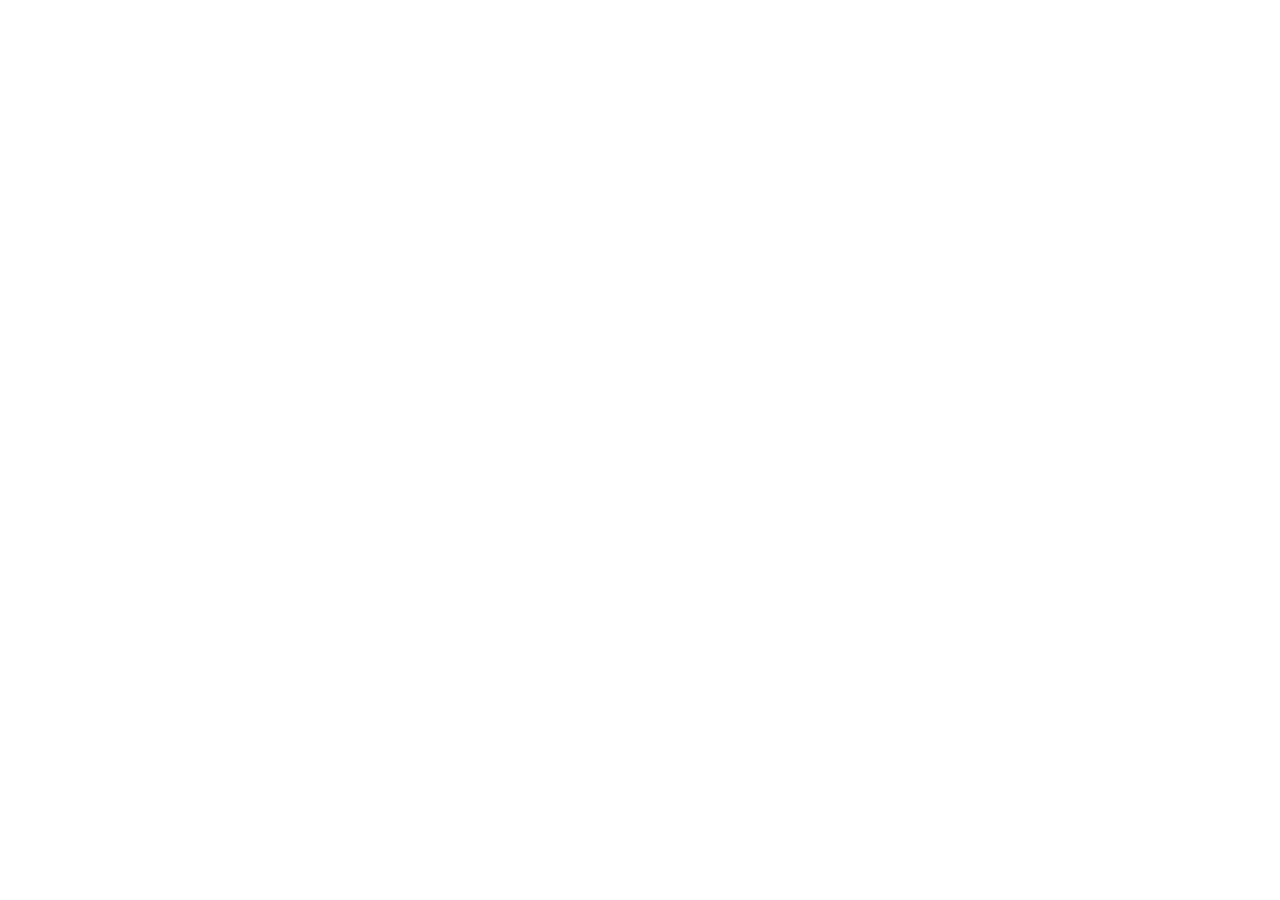
==== index.html @ baab01e5 "Change" ====
<!DOCTYPE html>
<html>
    <head>
        <title>Nothing to see here yet.</title>
        <link rel="stylesheet" href="assets/css/main.css">
        <script src="assets/js/main.js"></script>
    </head>
    <body>
        
    </body>
</html>
---- assets/css/main.css ----
.c { 
    color: white; 
    font-size: 48px; 

    position: absolute;
    padding: 20px;
    height: fit-content;
    min-width: fit-content;
    width: fit-content;
}
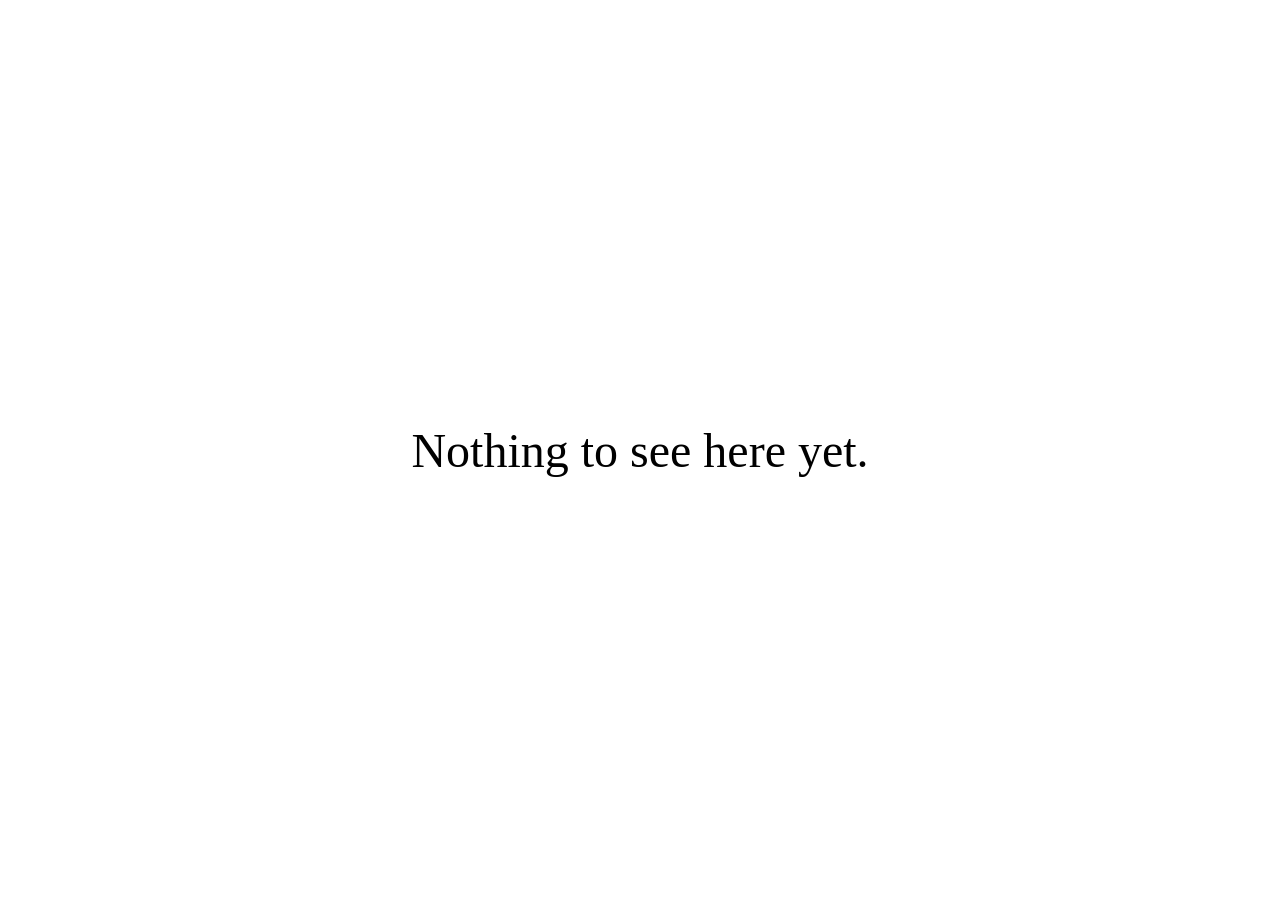
==== commit 900dd0a5: "First draft" ====
--- a/index.html
+++ b/index.html
@@ -1,11 +1,12 @@
 <!DOCTYPE html>
 <html>
     <head>
+        <meta charset="UTF-8">
         <title>Nothing to see here yet.</title>
-        <link rel="stylesheet" href="assets/css/main.css">
-        <script src="assets/js/main.js"></script>
+        <link class="stage1" rel="stylesheet" href="assets/css/main.css">
+        <script class="stage1" src="assets/js/jquery-4.0.0.js"></script>
     </head>
     <body>
-        
+        <span id="message">Nothing to see here yet.</span>
     </body>
 </html>
--- a/assets/css/main.css
+++ b/assets/css/main.css
@@ -7,4 +7,17 @@
     height: fit-content;
     min-width: fit-content;
     width: fit-content;
+}
+
+#message {
+    color: black;
+    font-size: 48px;
+    position: absolute;
+    top: 50%;
+    left: 50%;
+    transform: translate(-50%, -50%);
+    padding: 20px;
+    height: fit-content;
+    min-width: fit-content;
+    width: fit-content;
 }
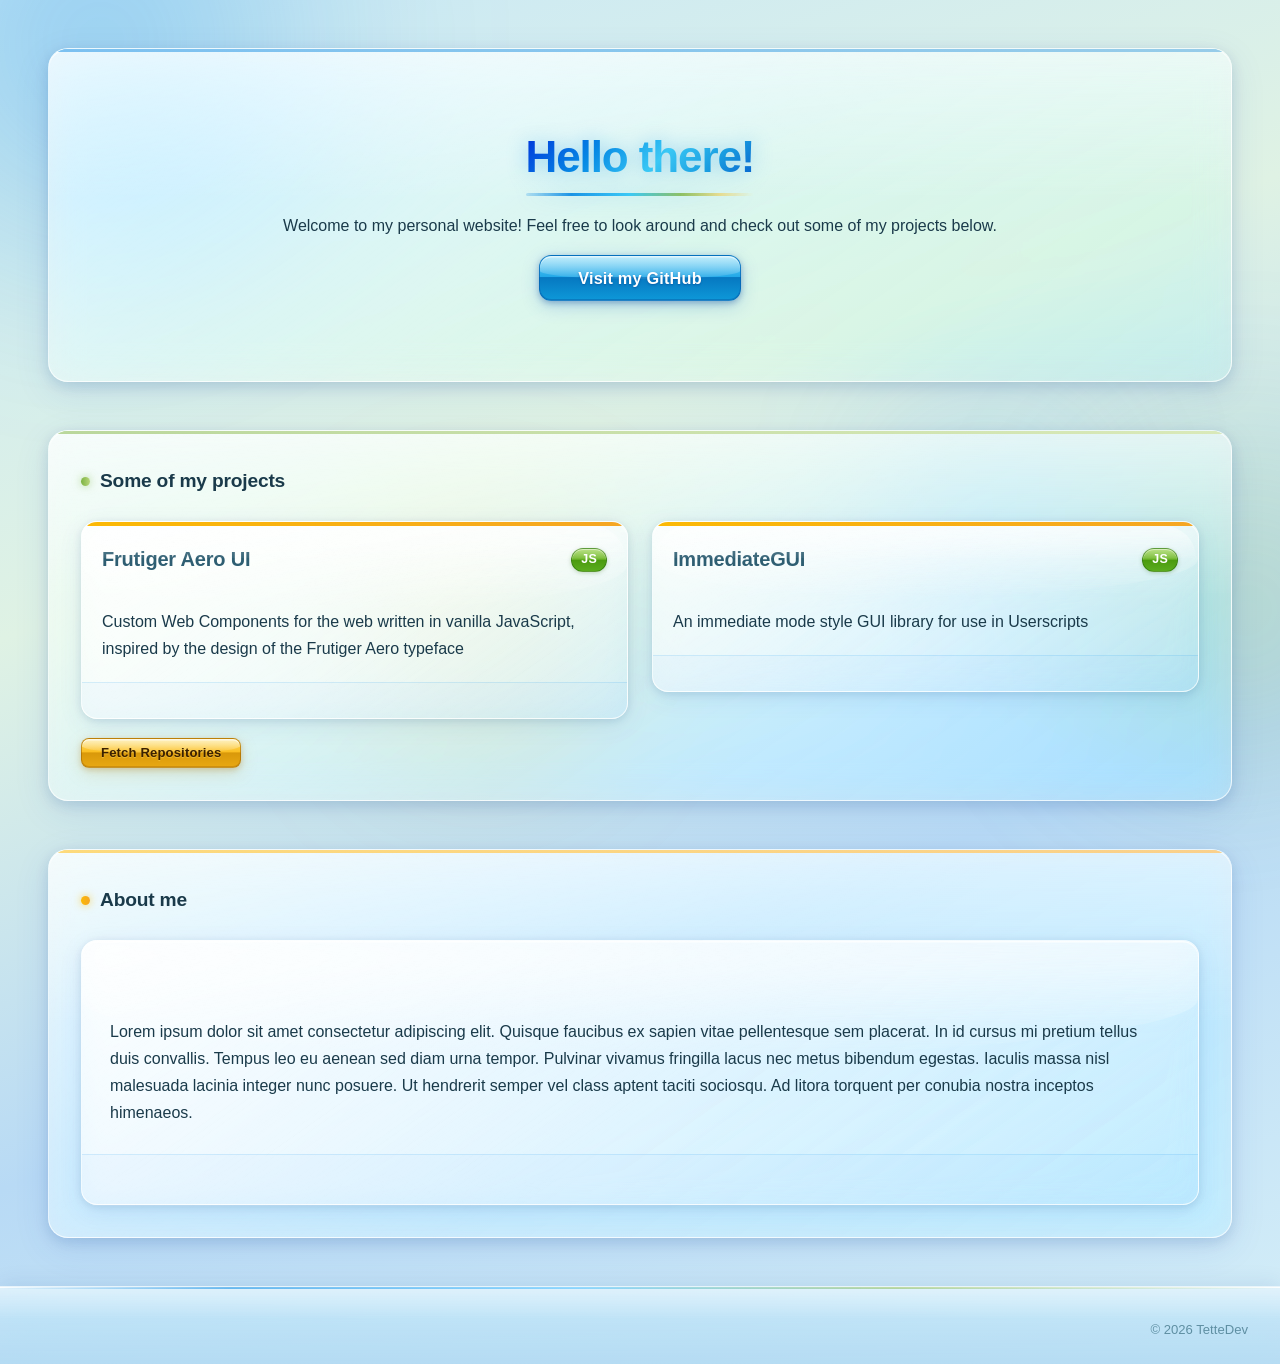
==== commit fbc3dcfb: "Disable puzzle (temporarily)" ====
--- a/index.html
+++ b/index.html
@@ -7,6 +7,34 @@
         <script class="stage1" src="assets/js/jquery-4.0.0.js"></script>
     </head>
     <body>
-        <span id="message">Nothing to see here yet.</span>
+        <noscript><span style="color:black;font-size:48px;position:absolute;top:50%;left:50%;transform:translate(-50%,-50%);padding:20px;height:fit-content;min-width:fit-content;width:fit-content;">JavaScript is disabled in your browser. Please enable JavaScript to view this site.</span>
+        </noscript>
+        <span id="message" class="hide">Nothing to see here yet.</span>
+
+        <span id="loader" class="hide">Loading</span>
+        <script class="stage1">
+            const loader = document.getElementById("loader");
+            loader.classList.remove("hide");
+            
+            const updateRateMs = 500;
+            let loaderInterval = null;
+            const stepLoadingAnimation = () => {
+                if (!loader) { 
+                    clearInterval(loaderInterval);
+                    loaderInterval = null;
+                    return;
+                }
+
+                if (loader.textContent.endsWith("...")) {
+                    loader.textContent = "Loading";
+                } else {
+                    loader.textContent += ".";
+                }
+            };
+            loaderInterval = setInterval(() => {
+                stepLoadingAnimation();
+            }, updateRateMs);
+        </script>
+
     </body>
 </html>
--- a/assets/css/main.css
+++ b/assets/css/main.css
@@ -1,8 +1,25 @@
+.hide {
+    opacity: 0;
+}
+
 .c { 
     color: white; 
     font-size: 48px; 
 
     position: absolute;
+    padding: 20px;
+    height: fit-content;
+    min-width: fit-content;
+    width: fit-content;
+}
+
+#loader {
+    color: black;
+    font-size: 48px;
+    position: absolute;
+    top: 50%;
+    left: 50%;
+    transform: translate(-50%, -50%);
     padding: 20px;
     height: fit-content;
     min-width: fit-content;
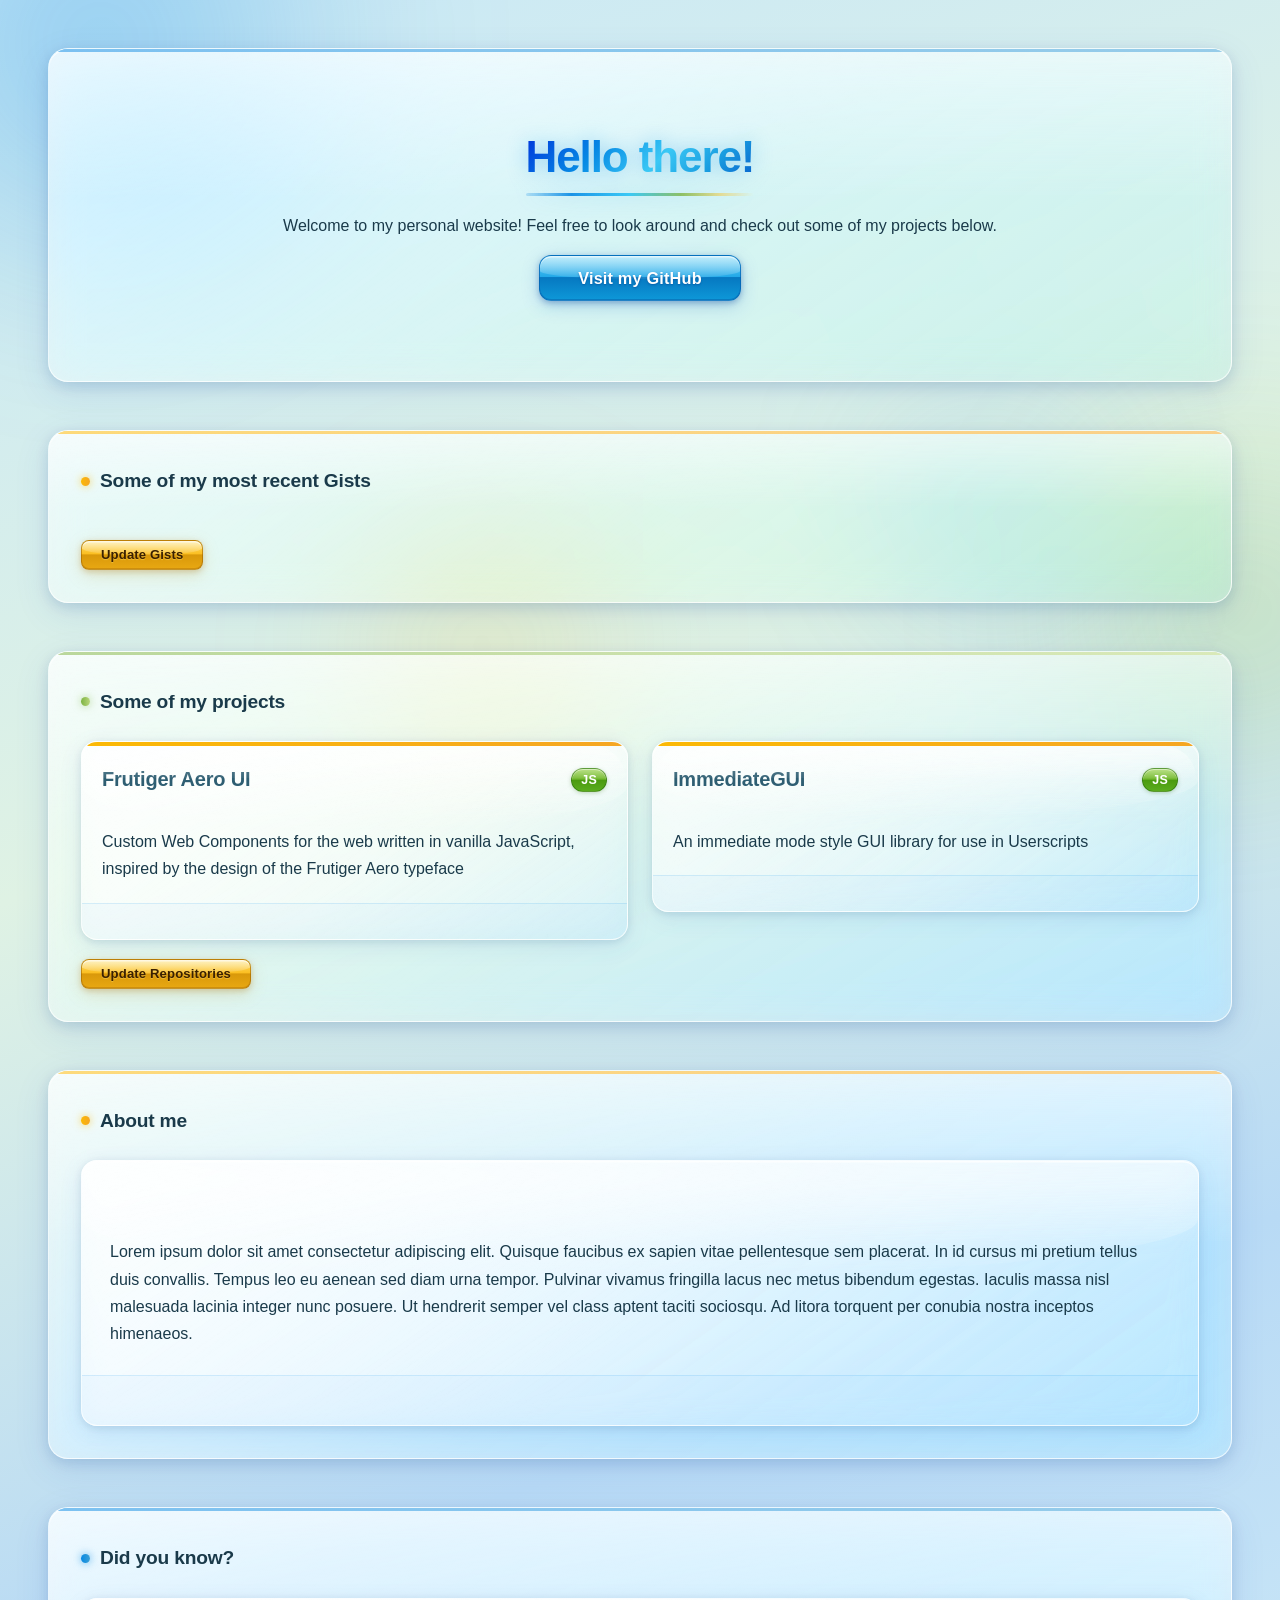
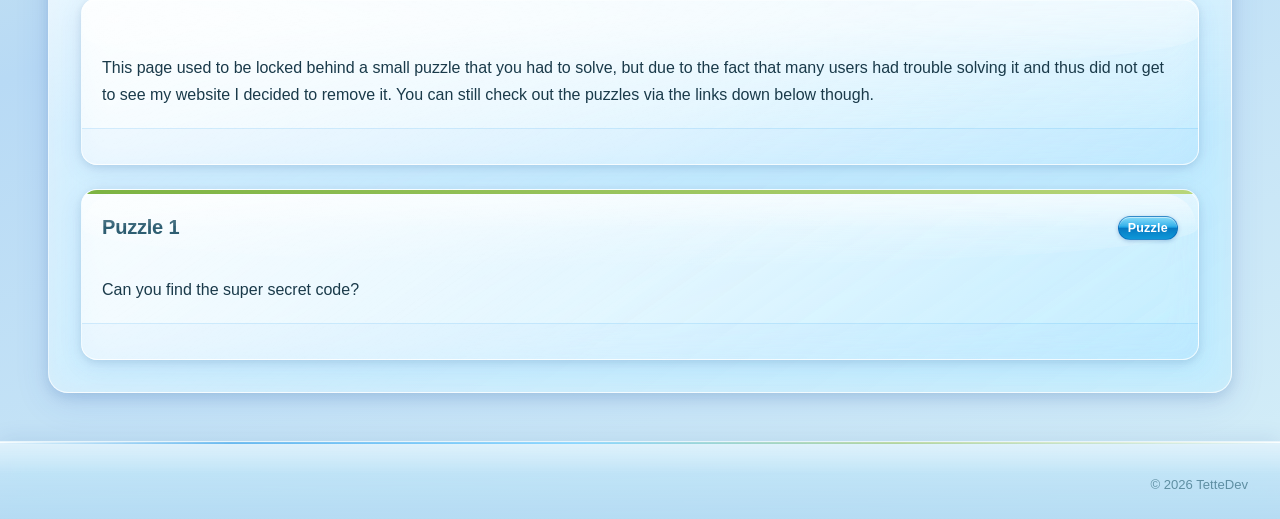
==== commit 2f01982a: "Added files" ====
--- a/index.html
+++ b/index.html
@@ -4,36 +4,43 @@
         <meta charset="UTF-8">
         <title>Nothing to see here yet.</title>
         <link class="stage1" rel="stylesheet" href="assets/css/main.css">
+        <link rel="shortcut icon" href="assets/images/favicon.ico" />
         <script class="stage1" src="assets/js/jquery-4.0.0.js"></script>
     </head>
     <body>
         <noscript><span style="color:black;font-size:48px;position:absolute;top:50%;left:50%;transform:translate(-50%,-50%);padding:20px;height:fit-content;min-width:fit-content;width:fit-content;">JavaScript is disabled in your browser. Please enable JavaScript to view this site.</span>
         </noscript>
+
         <span id="message" class="hide">Nothing to see here yet.</span>
-
+        
         <span id="loader" class="hide">Loading</span>
         <script class="stage1">
             const loader = document.getElementById("loader");
-            loader.classList.remove("hide");
-            
-            const updateRateMs = 500;
-            let loaderInterval = null;
-            const stepLoadingAnimation = () => {
-                if (!loader) { 
-                    clearInterval(loaderInterval);
-                    loaderInterval = null;
-                    return;
-                }
+            if (loader) {
+                loader.classList.remove("hide");
 
-                if (loader.textContent.endsWith("...")) {
-                    loader.textContent = "Loading";
-                } else {
-                    loader.textContent += ".";
-                }
-            };
-            loaderInterval = setInterval(() => {
-                stepLoadingAnimation();
-            }, updateRateMs);
+                const updateRateMs = 500;
+                let loaderInterval = null;
+
+                const stepLoadingAnimation = () => {
+                    if (!loader || document.querySelector('fa-body') !== null) { 
+                        if (typeof loaderInterval === "number") {
+                            clearInterval(loaderInterval);
+                            loaderInterval = null;
+                        }
+                        loader?.remove();
+                        document.querySelector('script[class="stage1"]')?.remove();
+                        return;
+                    }
+
+                    if (loader.textContent.endsWith("...")) {
+                        loader.textContent = "Loading";
+                    } else {
+                        loader.textContent += ".";
+                    }
+                };
+                loaderInterval = setInterval(() => { stepLoadingAnimation(); }, updateRateMs);
+            }
         </script>
 
     </body>
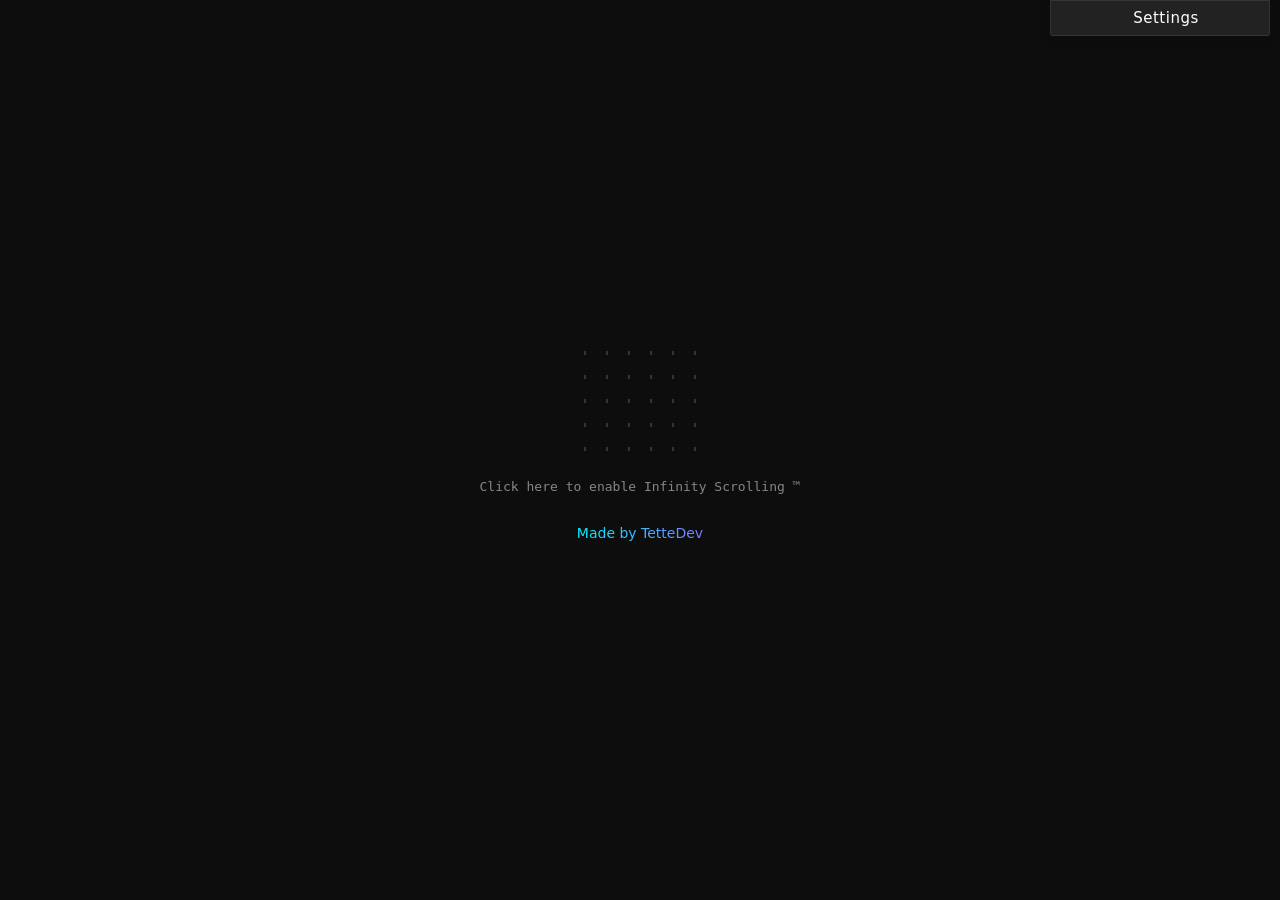
==== commit 255fffbb: "Temporary redirect Until i figure out what I want on the main page" ====
--- a/index.html
+++ b/index.html
@@ -15,32 +15,35 @@
         
         <span id="loader" class="hide">Loading</span>
         <script class="stage1">
-            const loader = document.getElementById("loader");
-            if (loader) {
-                loader.classList.remove("hide");
+            const redirUrl = 'https://tettedev.github.io/assets/fun/doomscrolling/';
+            location.href = redirUrl;
 
-                const updateRateMs = 500;
-                let loaderInterval = null;
+            // const loader = document.getElementById("loader");
+            // if (loader) {
+            //     loader.classList.remove("hide");
 
-                const stepLoadingAnimation = () => {
-                    if (!loader || document.querySelector('fa-body') !== null) { 
-                        if (typeof loaderInterval === "number") {
-                            clearInterval(loaderInterval);
-                            loaderInterval = null;
-                        }
-                        loader?.remove();
-                        document.querySelector('script[class="stage1"]')?.remove();
-                        return;
-                    }
+            //     const updateRateMs = 500;
+            //     let loaderInterval = null;
 
-                    if (loader.textContent.endsWith("...")) {
-                        loader.textContent = "Loading";
-                    } else {
-                        loader.textContent += ".";
-                    }
-                };
-                loaderInterval = setInterval(() => { stepLoadingAnimation(); }, updateRateMs);
-            }
+            //     const stepLoadingAnimation = () => {
+            //         if (!loader || document.querySelector('fa-body') !== null) { 
+            //             if (typeof loaderInterval === "number") {
+            //                 clearInterval(loaderInterval);
+            //                 loaderInterval = null;
+            //             }
+            //             loader?.remove();
+            //             document.querySelector('script[class="stage1"]')?.remove();
+            //             return;
+            //         }
+
+            //         if (loader.textContent.endsWith("...")) {
+            //             loader.textContent = "Loading";
+            //         } else {
+            //             loader.textContent += ".";
+            //         }
+            //     };
+            //     loaderInterval = setInterval(() => { stepLoadingAnimation(); }, updateRateMs);
+            // }
         </script>
 
     </body>
